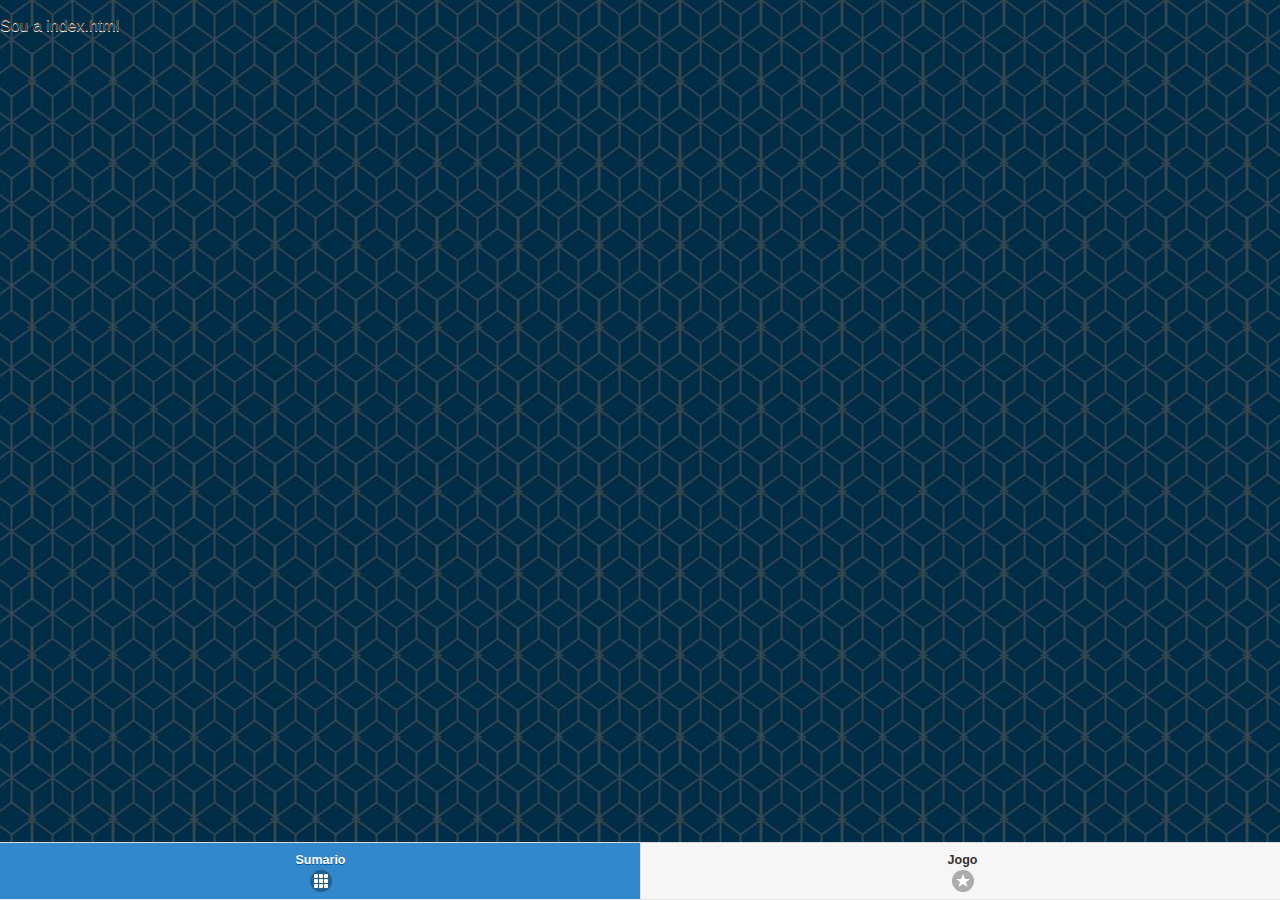
==== index.html @ f8c527f2 "initial commit" ====
<!DOCTYPE html>
<html>

<head>
    <title>Page Title</title>
    <meta name="viewport" content="width=device-width, initial-scale=1">
    <link rel="stylesheet" href="css/jquery.mobile-1.4.2.min.css" />
    <script src="js/jquery-1.11.0.min.js"></script>
    <script src="js/jquery.mobile-1.4.2.min.js"></script>
    <link rel="stylesheet" href="css/zrq.css" />

</head>


<body>

    <!--     <div data-role="navbar" data-grid="d">
        <ul>
            <li><a href="#" class="ui-btn-active">One</a>
            </li>
            <li><a href="#">Two</a>
            </li>
            <li><a href="#">Three</a>
            </li>
            <li><a href="#">Four</a>
            </li>
            <li><a href="#">Five</a>
            </li>
        </ul>
    </div> -->
    
        <p>Sou a index.html</p>
    
    <!--   <div data-role="footer" data-position="fixed">
        <h1>Fixed Footer!</h1>
    </div> -->

    <div data-role="footer" data-position="fixed">
        <div data-role="navbar" data-iconpos="bottom">
            <ul>
                <li><a href="index.html" data-icon="grid" class="ui-btn-active">Sumario</a>
                </li>
                <li><a href="page1.html" data-icon="star">Jogo</a>
                </li>
            </ul>
        </div>
    </div>
</body>

</html>
---- css/zrq.css ----
.alinhar1 {
    margin-top: 3px;
    margin-left: 6px
}
.alinhar2 {
    margin-top: 13px;
    margin-left: 14px
}
.alinhar3 {
    margin-top: 13px;
    margin-left: 19px
}
.zrqImagem {
    width: 100%;
    height: 100%;
    background-image:url('../images/back.jpg');
    /*background-c: ;olor:red;*/
}
.ui-page, .ui-dialog {
    background: transparent repeat scroll;
}
body {
    background: url(../images/back.jpg) repeat center 0!important;
}
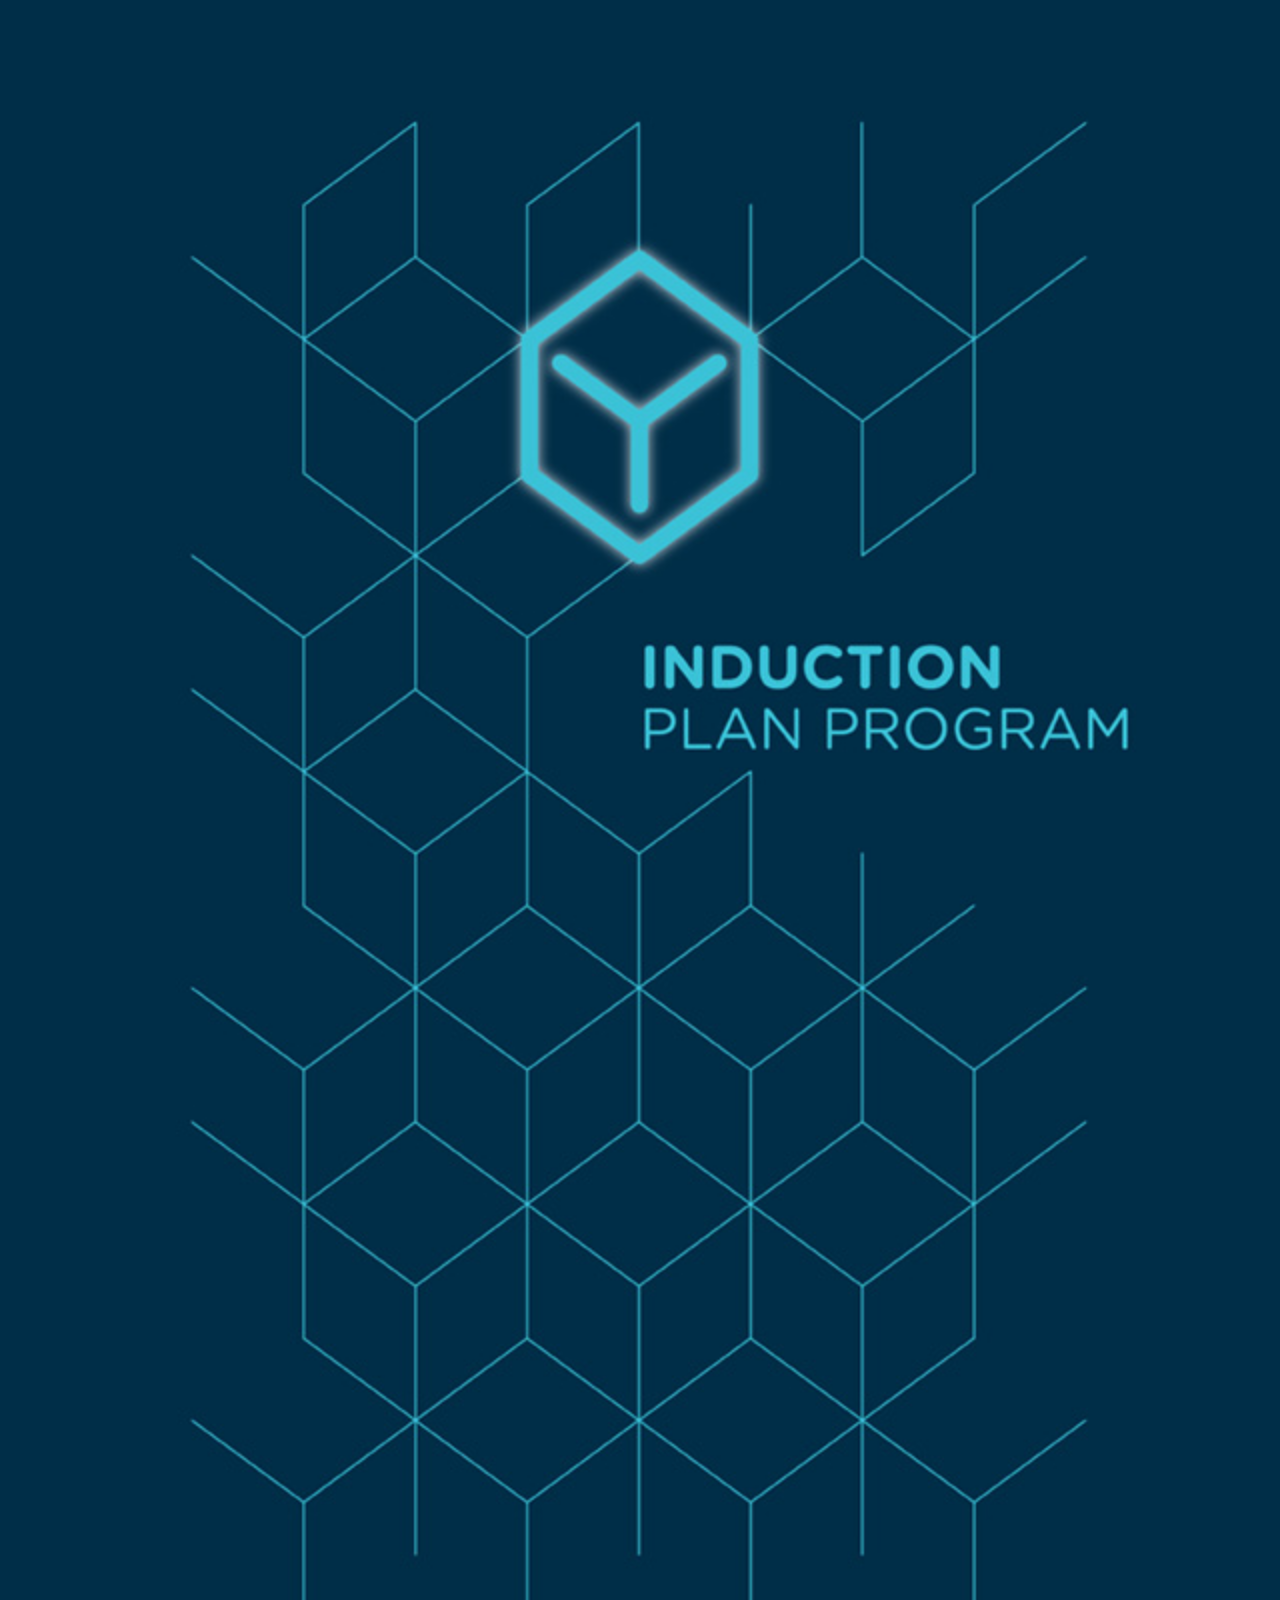
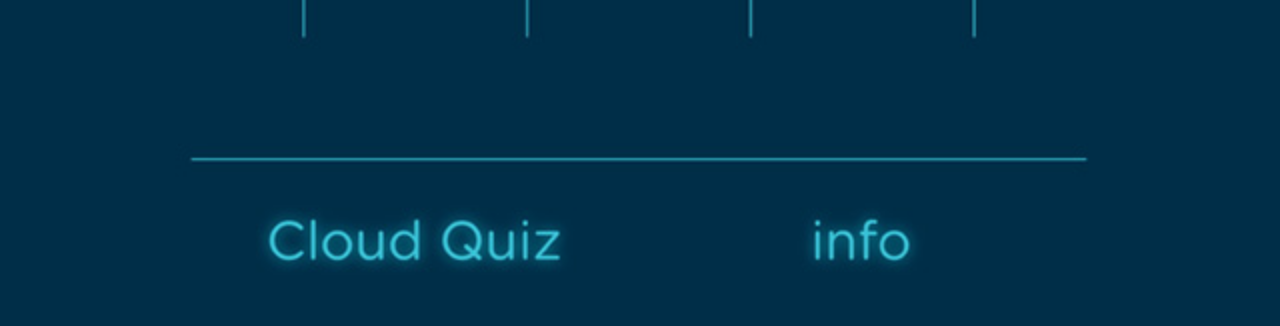
==== commit 59e84068: "adding gh-pages" ====
--- a/index.html
+++ b/index.html
@@ -2,8 +2,10 @@
 <html>
 
 <head>
-    <title>Page Title</title>
-    <meta name="viewport" content="width=device-width, initial-scale=1">
+    <meta name="viewport" content="width=device-width, initial-scale=1, user-scalable=no" />
+    <meta name="apple-mobile-web-app-capable" content="yes" />
+    <meta name="apple-mobile-web-app-status-bar-style" content="black" />
+    <meta charset="utf-8">
     <link rel="stylesheet" href="css/jquery.mobile-1.4.2.min.css" />
     <script src="js/jquery-1.11.0.min.js"></script>
     <script src="js/jquery.mobile-1.4.2.min.js"></script>
@@ -28,23 +30,35 @@
             </li>
         </ul>
     </div> -->
-    
-        <p>Sou a index.html</p>
-    
-    <!--   <div data-role="footer" data-position="fixed">
+
+    <div class="zrqImagem">
+        <img src="images/iphone960.jpg" width="100%">
+    </div>
+    <!-- <div class="zrqCloudQuiz"></div> -->
+    <a href="cloudquiz.html">
+        <div class="zrqFooter1"></div>
+    </a>
+
+    <a href="info.html">
+        <div class="zrqFooter2"></div>
+    </a>
+
+
+
+    <!--   <div data-role=" footer " data-position="fixed ">
         <h1>Fixed Footer!</h1>
     </div> -->
 
-    <div data-role="footer" data-position="fixed">
-        <div data-role="navbar" data-iconpos="bottom">
+    <!--     <div data-role="footer " data-position="fixed ">
+        <div data-role="navbar " data-iconpos="bottom ">
             <ul>
-                <li><a href="index.html" data-icon="grid" class="ui-btn-active">Sumario</a>
+                <li><a href="index.html " data-icon="grid " class="ui-btn-active ">Sumario</a>
                 </li>
-                <li><a href="page1.html" data-icon="star">Jogo</a>
+                <li><a href="page1.html " data-icon="star ">Jogo</a>
                 </li>
             </ul>
         </div>
-    </div>
+    </div> -->
 </body>
 
 </html>
--- a/css/zrq.css
+++ b/css/zrq.css
@@ -11,14 +11,61 @@
     margin-left: 19px
 }
 .zrqImagem {
+    border: 0px solid red;
+    width: 100%;
+    /*left: 2%;*/
+    /*right: 2%;*/
+    position: relative;
+    /*height: 100%;*/
+    /*position: absolute;*/
+    
+
+    background-color: #002E48;}
+/*.zrqColor {
+    position: absolute;
     width: 100%;
     height: 100%;
-    background-image:url('../images/back.jpg');
-    /*background-c: ;olor:red;*/
+    background-color: #002E48;
+}*/
+.zrqCloudQuiz {
+    border: 3px solid red;
+    float: left;
+    position: absolute;
+    width: 100%;
+    height: 95%;
 }
-.ui-page, .ui-dialog {
-    background: transparent repeat scroll;
+.zrqFooter1 {
+    /*border: 1px solid yellow;*/
+    float: left;
+    position: fixed;
+    bottom: 0px;
+    width: 50%;
+    height: 70px;
+    /*top: 90%;*/
 }
+.zrqFooter2 {
+    /*border: 1px solid green;*/
+    float: left;
+    position: fixed;
+    bottom: 0px;
+    right: 0px;
+    width: 50%;
+    height: 70px;
+    /*top: 90%;*/
+}
+/*.ui-page, .ui-content, .ui-btn {
+    background-color: #002E48;
+}*/
+
+/* body {
+    background-image: url("../images/iphone.jpg");
+    background-attachment: fixed;
+    background-repeat: no-repeat;
+}*/
+
+/*
 body {
-    background: url(../images/back.jpg) repeat center 0!important;
-}
+    background: url(../images/iphone.jpg) !important;
+    background-attachment:fixed;
+
+    /*background-size:cover;*/
